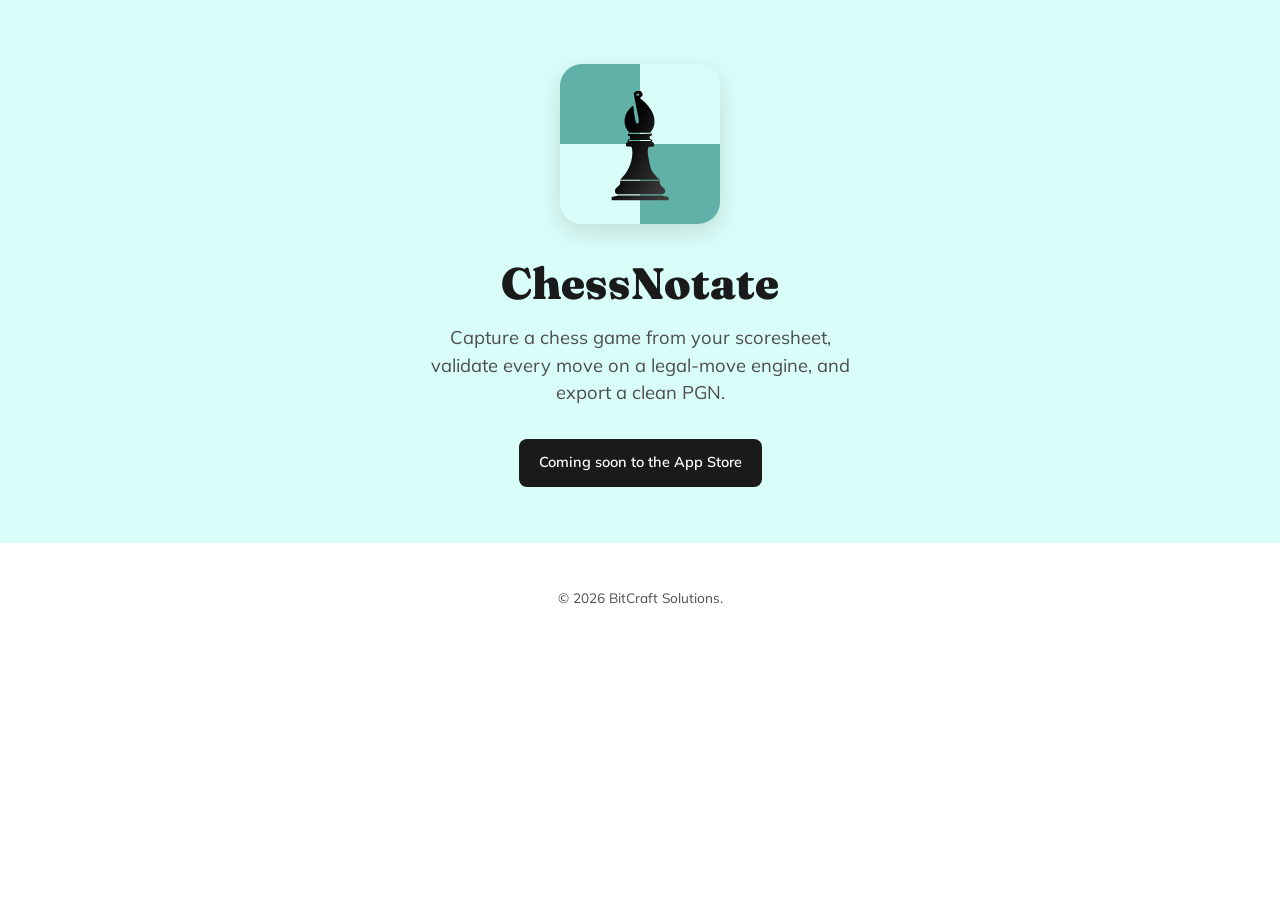
==== index.html @ 9364ccfb "Initial website" ====
<!DOCTYPE html>
<html lang="en">
<head>
  <meta charset="UTF-8">
  <meta name="viewport" content="width=device-width, initial-scale=1.0">
  <title>ChessNotate — capture your scoresheet as a PGN</title>
  <meta name="description" content="ChessNotate turns your handwritten chess scoresheet into a valid, exportable PGN — built around legal-move validation and an interactive board for review.">
  <link rel="icon" type="image/svg+xml" href="img/logo.svg">
  <link rel="icon" type="image/png" sizes="32x32" href="img/logo.png">
  <link rel="apple-touch-icon" href="img/logo.png">
  <link rel="preconnect" href="https://fonts.googleapis.com">
  <link rel="preconnect" href="https://fonts.gstatic.com" crossorigin>
  <link href="https://fonts.googleapis.com/css2?family=Mulish:wght@400;600;700&display=swap" rel="stylesheet">
  <link rel="stylesheet" href="style.css">
</head>
<body>

  <section class="hero">
    <div class="wrap">
      <img class="logo" src="img/logo.svg" alt="ChessNotate logo">
      <h1 class="wordmark">ChessNotate</h1>
      <p class="tagline">Capture a chess game from your scoresheet, validate every move on a legal-move engine, and export a clean PGN.</p>
      <div class="cta-row">
        <span class="badge badge-soon">Coming soon to the App Store</span>
<!--        <a class="badge" href="#">-->
<!--          <img src="img/appstore.svg" alt="Download on the App Store">-->
<!--        </a>-->
<!--        <a class="badge" href="#">-->
<!--          <img src="img/webapp.svg" alt="Try the free web version">-->
<!--        </a>-->
      </div>
    </div>
  </section>

<!--  <section class="screenshots">-->
<!--    <div class="wrap">-->
<!--      <h2>See it in action</h2>-->
<!--      <div class="screenshot-grid">-->
<!--        <img src="img/screenshot-1.png" alt="ChessNotate move entry screen">-->
<!--        <img src="img/screenshot-2.png" alt="ChessNotate interactive board review">-->
<!--        <img src="img/screenshot-3.png" alt="ChessNotate PGN export screen">-->
<!--      </div>-->
<!--    </div>-->
<!--  </section>-->

  <footer>
    <p>&copy; 2026 BitCraft Solutions.</p>
  </footer>

</body>
</html>
---- style.css ----
:root {
  --mint: #d9fdf8;
  --teal: #62b1a8;
  --ink: #1a1a1a;
  --ink-soft: #4d4d4d;
  --max-width: 960px;
}

@font-face {
  font-family: 'Fraunces';
  src: url('fonts/Fraunces.ttf') format('truetype');
  font-weight: 100 900;
  font-display: swap;
}

* {
  box-sizing: border-box;
}

body {
  margin: 0;
  color: var(--ink);
  background: #fff;
  font-family: 'Avenir Next', 'Mulish', -apple-system, BlinkMacSystemFont, 'Segoe UI', Roboto, sans-serif;
  line-height: 1.5;
}

.wrap {
  max-width: var(--max-width);
  margin: 0 auto;
  padding: 0 24px;
}

/* Hero */
.hero {
  background: var(--mint);
  text-align: center;
  padding: 64px 24px 56px;
}

.hero img.logo {
  width: 160px;
  height: 160px;
  border-radius: 22px;
  box-shadow: 0 8px 24px rgba(0, 0, 0, 0.12);
}

.wordmark {
  font-family: 'Fraunces', serif;
  font-weight: 900;
  font-size: 2.75rem;
  margin: 20px 0 8px;
}

.tagline {
  color: var(--ink-soft);
  font-size: 1.15rem;
  max-width: 40ch;
  margin: 0 auto 32px;
}

.cta-row {
  display: flex;
  flex-direction: column;
  gap: 12px;
  align-items: center;
}

.badge img {
  height: 48px;
  display: block;
}

.badge-soon {
  display: inline-flex;
  align-items: center;
  justify-content: center;
  height: 48px;
  padding: 0 20px;
  background: var(--ink);
  color: #fff;
  border-radius: 8px;
  font-size: 0.9rem;
  font-weight: 600;
}

/* Screenshots */
.screenshots {
  padding: 64px 24px;
}

.screenshots h2 {
  text-align: center;
  margin-bottom: 32px;
}

.screenshot-grid {
  display: grid;
  grid-template-columns: repeat(3, 1fr);
  gap: 24px;
}

.screenshot-grid img {
  width: 100%;
  border-radius: 16px;
  box-shadow: 0 8px 24px rgba(0, 0, 0, 0.1);
  display: block;
}

@media (max-width: 640px) {
  .screenshot-grid {
    grid-template-columns: 1fr;
  }

  .wordmark {
    font-size: 2.1rem;
  }
}

/* Footer */
footer {
  text-align: center;
  padding: 32px 24px 48px;
  color: var(--ink-soft);
  font-size: 0.85rem;
}

footer a {
  color: var(--ink-soft);
}
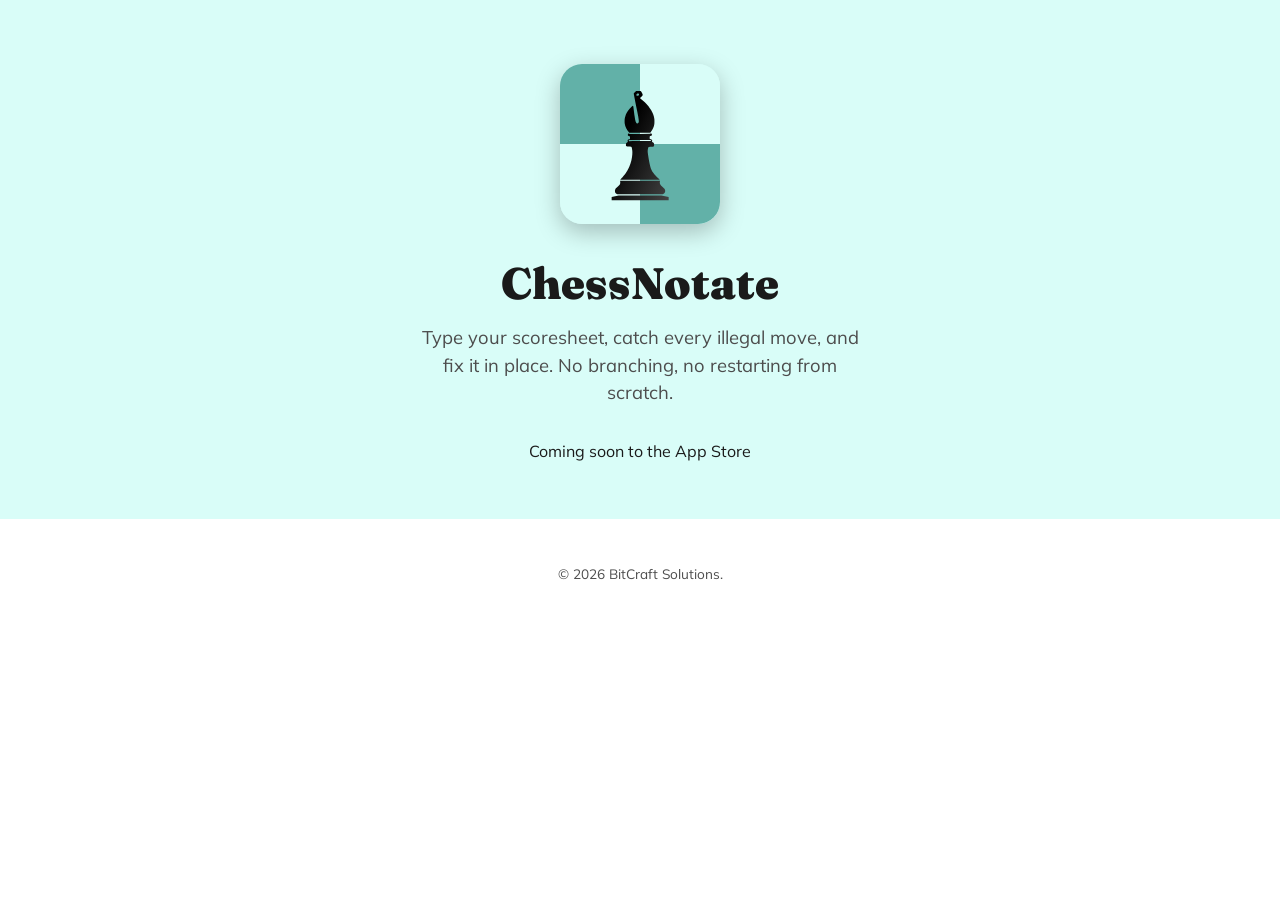
==== commit 588bead2: "Updated description and added favicon" ====
--- a/index.html
+++ b/index.html
@@ -3,8 +3,9 @@
 <head>
   <meta charset="UTF-8">
   <meta name="viewport" content="width=device-width, initial-scale=1.0">
-  <title>ChessNotate — capture your scoresheet as a PGN</title>
-  <meta name="description" content="ChessNotate turns your handwritten chess scoresheet into a valid, exportable PGN — built around legal-move validation and an interactive board for review.">
+  <title>ChessNotate • Fix your scoresheet, don't just validate it.</title>
+  <meta name="description" content="ChessNotate turns a handwritten chess scoresheet into a clean PGN. It catches every illegal move and lets you fix it in place, not branch into a new variation.">
+  <link rel="icon" href="/favicon.ico" sizes="any">
   <link rel="icon" type="image/svg+xml" href="img/logo.svg">
   <link rel="icon" type="image/png" sizes="32x32" href="img/logo.png">
   <link rel="apple-touch-icon" href="img/logo.png">
@@ -19,7 +20,7 @@
     <div class="wrap">
       <img class="logo" src="img/logo.svg" alt="ChessNotate logo">
       <h1 class="wordmark">ChessNotate</h1>
-      <p class="tagline">Capture a chess game from your scoresheet, validate every move on a legal-move engine, and export a clean PGN.</p>
+      <p class="tagline">Type your scoresheet, catch every illegal move, and fix it in place. No branching, no restarting from scratch.</p>
       <div class="cta-row">
         <span class="badge badge-soon">Coming soon to the App Store</span>
 <!--        <a class="badge" href="#">-->
--- a/style.css
+++ b/style.css
@@ -42,7 +42,7 @@
   width: 160px;
   height: 160px;
   border-radius: 22px;
-  box-shadow: 0 8px 24px rgba(0, 0, 0, 0.12);
+  box-shadow: 0 8px 24px rgba(0, 0, 0, 0.25);
 }
 
 .wordmark {
@@ -69,19 +69,6 @@
 .badge img {
   height: 48px;
   display: block;
-}
-
-.badge-soon {
-  display: inline-flex;
-  align-items: center;
-  justify-content: center;
-  height: 48px;
-  padding: 0 20px;
-  background: var(--ink);
-  color: #fff;
-  border-radius: 8px;
-  font-size: 0.9rem;
-  font-weight: 600;
 }
 
 /* Screenshots */
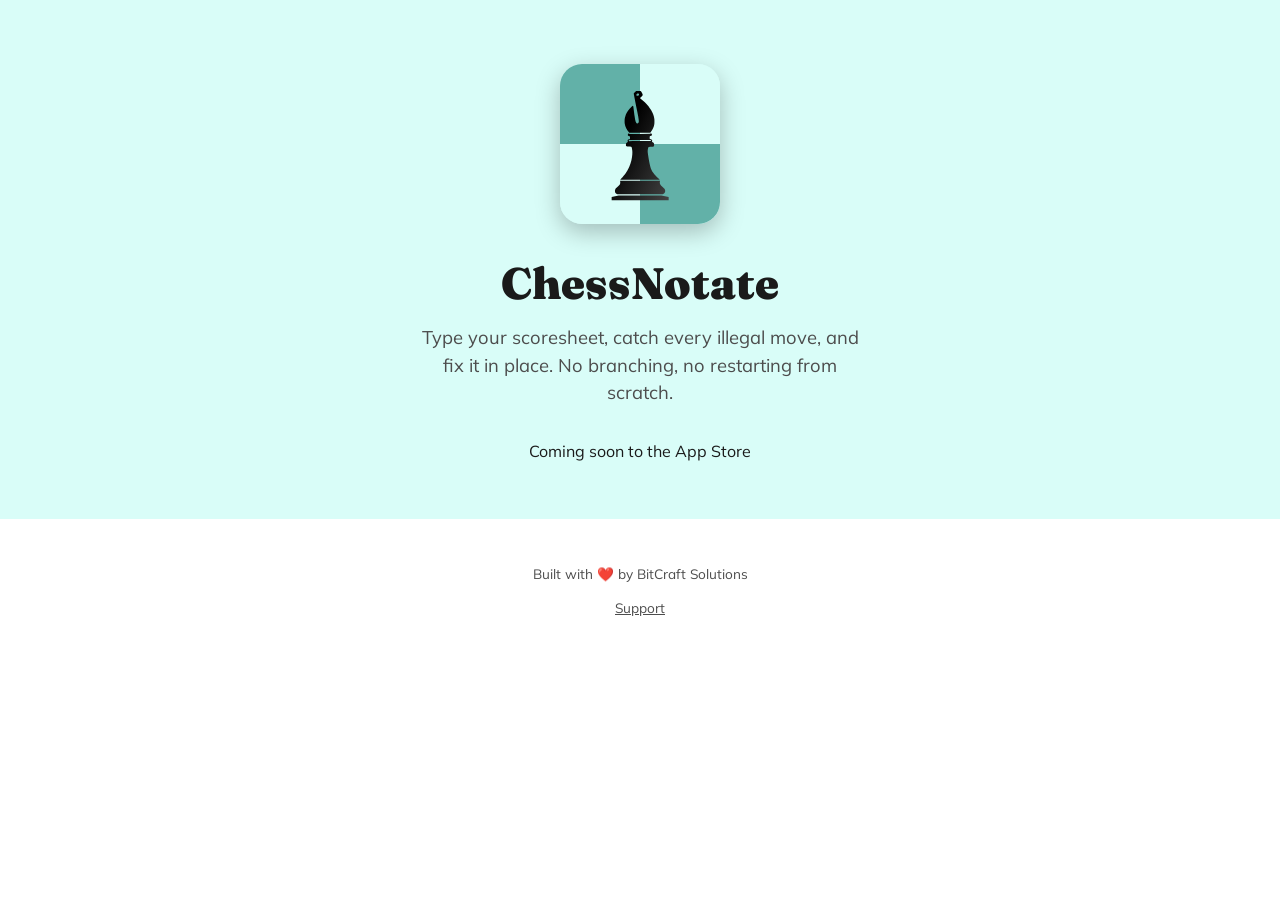
==== commit fa85b02d: "Updated footer" ====
--- a/index.html
+++ b/index.html
@@ -5,6 +5,19 @@
   <meta name="viewport" content="width=device-width, initial-scale=1.0">
   <title>ChessNotate • Fix your scoresheet, don't just validate it.</title>
   <meta name="description" content="ChessNotate turns a handwritten chess scoresheet into a clean PGN. It catches every illegal move and lets you fix it in place, not branch into a new variation.">
+  <link rel="canonical" href="https://chessnotate.app/">
+
+  <meta property="og:type" content="website">
+  <meta property="og:url" content="https://chessnotate.app/">
+  <meta property="og:title" content="ChessNotate • Fix your scoresheet, don't just validate it.">
+  <meta property="og:description" content="ChessNotate turns a handwritten chess scoresheet into a clean PGN. It catches every illegal move and lets you fix it in place, not branch into a new variation.">
+  <meta property="og:image" content="https://chessnotate.app/img/logo.png">
+
+  <meta name="twitter:card" content="summary_large_image">
+  <meta name="twitter:title" content="ChessNotate • Fix your scoresheet, don't just validate it.">
+  <meta name="twitter:description" content="ChessNotate turns a handwritten chess scoresheet into a clean PGN. It catches every illegal move and lets you fix it in place, not branch into a new variation.">
+  <meta name="twitter:image" content="https://chessnotate.app/img/logo.png">
+
   <link rel="icon" href="/favicon.ico" sizes="any">
   <link rel="icon" type="image/svg+xml" href="img/logo.svg">
   <link rel="icon" type="image/png" sizes="32x32" href="img/logo.png">
@@ -45,7 +58,10 @@
 <!--  </section>-->
 
   <footer>
-    <p>&copy; 2026 BitCraft Solutions.</p>
+    <p>Built with ❤️ by BitCraft Solutions</p>
+    <p style="margin-top:10px;">
+      <a href="/support">Support</a>
+    </p>
   </footer>
 
 </body>
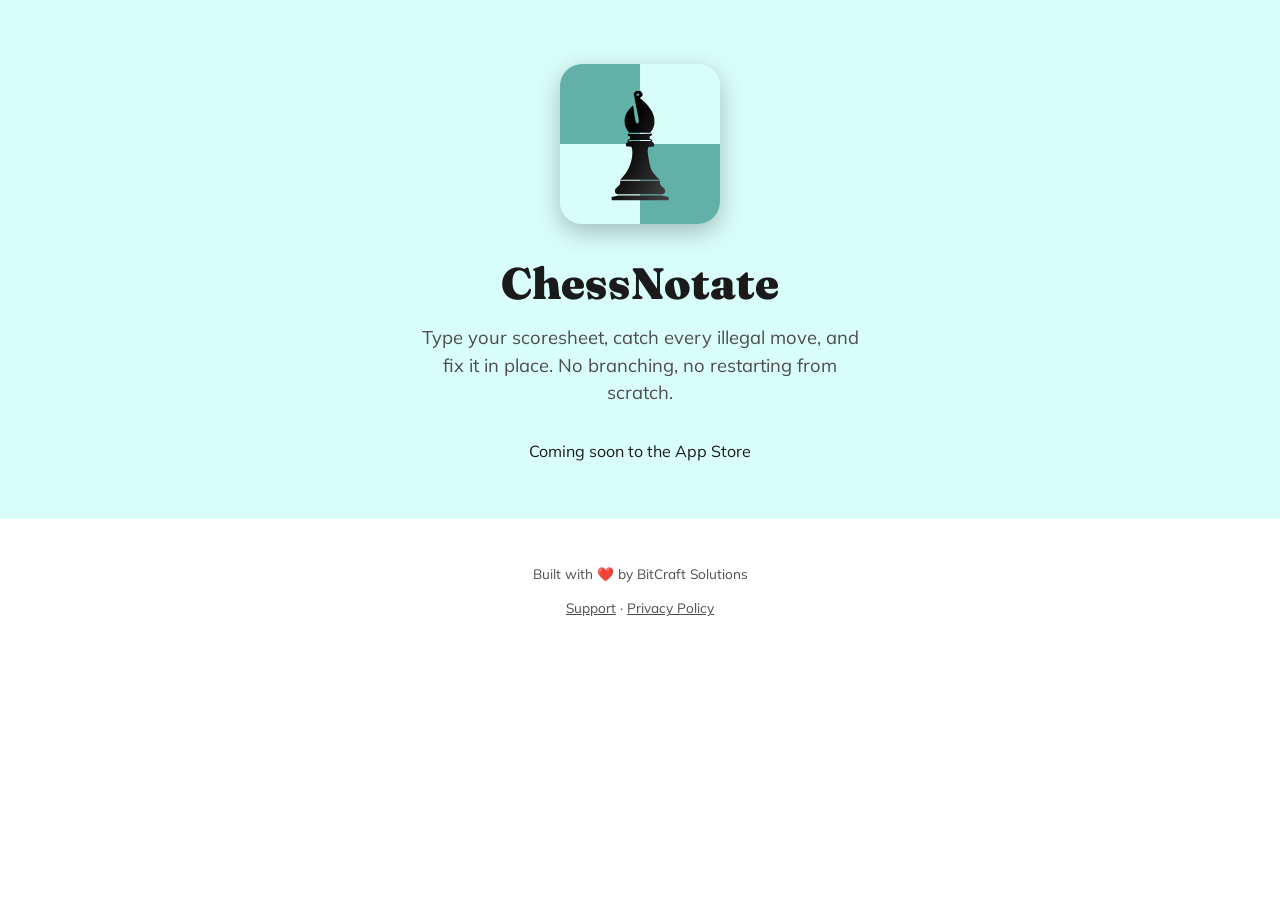
==== commit 2cc22b87: "Updated privacy policy" ====
--- a/index.html
+++ b/index.html
@@ -22,9 +22,6 @@
   <link rel="icon" type="image/svg+xml" href="img/logo.svg">
   <link rel="icon" type="image/png" sizes="32x32" href="img/logo.png">
   <link rel="apple-touch-icon" href="img/logo.png">
-  <link rel="preconnect" href="https://fonts.googleapis.com">
-  <link rel="preconnect" href="https://fonts.gstatic.com" crossorigin>
-  <link href="https://fonts.googleapis.com/css2?family=Mulish:wght@400;600;700&display=swap" rel="stylesheet">
   <link rel="stylesheet" href="style.css">
 </head>
 <body>
@@ -60,7 +57,7 @@
   <footer>
     <p>Built with ❤️ by BitCraft Solutions</p>
     <p style="margin-top:10px;">
-      <a href="/support">Support</a>
+      <a href="/support">Support</a> · <a href="/privacy-policy">Privacy Policy</a>
     </p>
   </footer>
 
--- a/style.css
+++ b/style.css
@@ -10,6 +10,27 @@
   font-family: 'Fraunces';
   src: url('fonts/Fraunces.ttf') format('truetype');
   font-weight: 100 900;
+  font-display: swap;
+}
+
+@font-face {
+  font-family: 'Mulish';
+  src: url('fonts/Mulish-400.woff2') format('woff2');
+  font-weight: 400;
+  font-display: swap;
+}
+
+@font-face {
+  font-family: 'Mulish';
+  src: url('fonts/Mulish-600.woff2') format('woff2');
+  font-weight: 600;
+  font-display: swap;
+}
+
+@font-face {
+  font-family: 'Mulish';
+  src: url('fonts/Mulish-700.woff2') format('woff2');
+  font-weight: 700;
   font-display: swap;
 }
 
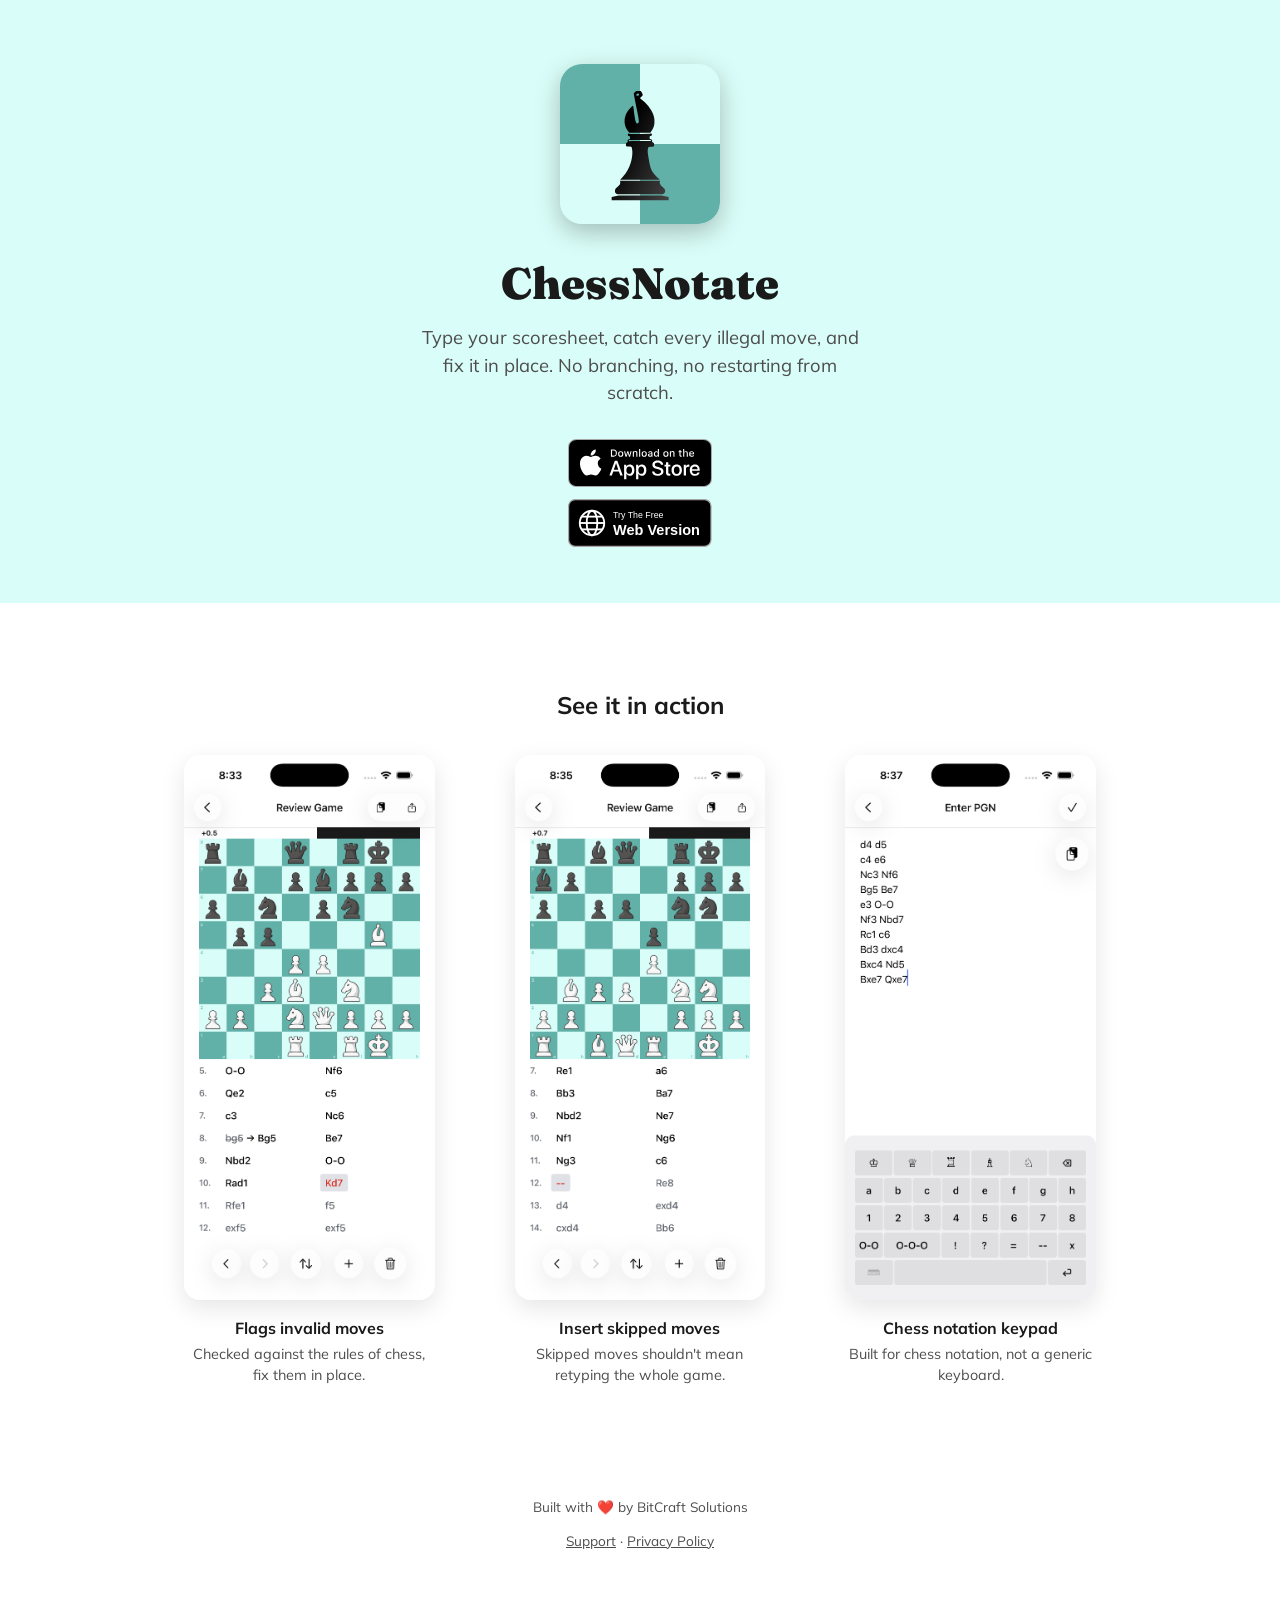
==== commit 9c9d7604: "Updated website with app store link and webapp version" ====
--- a/index.html
+++ b/index.html
@@ -32,27 +32,44 @@
       <h1 class="wordmark">ChessNotate</h1>
       <p class="tagline">Type your scoresheet, catch every illegal move, and fix it in place. No branching, no restarting from scratch.</p>
       <div class="cta-row">
-        <span class="badge badge-soon">Coming soon to the App Store</span>
-<!--        <a class="badge" href="#">-->
-<!--          <img src="img/appstore.svg" alt="Download on the App Store">-->
-<!--        </a>-->
-<!--        <a class="badge" href="#">-->
-<!--          <img src="img/webapp.svg" alt="Try the free web version">-->
-<!--        </a>-->
+        <a class="badge" href="https://apps.apple.com/us/app/chessnotate/id6807725737" target="_blank" rel="noopener">
+          <img src="img/appstore.svg" alt="Download on the App Store">
+        </a>
+        <a class="badge" href="web/">
+          <img src="img/webapp.svg" alt="Try the free web version">
+        </a>
       </div>
     </div>
   </section>
 
-<!--  <section class="screenshots">-->
-<!--    <div class="wrap">-->
-<!--      <h2>See it in action</h2>-->
-<!--      <div class="screenshot-grid">-->
-<!--        <img src="img/screenshot-1.png" alt="ChessNotate move entry screen">-->
-<!--        <img src="img/screenshot-2.png" alt="ChessNotate interactive board review">-->
-<!--        <img src="img/screenshot-3.png" alt="ChessNotate PGN export screen">-->
-<!--      </div>-->
-<!--    </div>-->
-<!--  </section>-->
+  <section class="screenshots">
+    <div class="wrap">
+      <h2>See it in action</h2>
+      <div class="screenshot-grid">
+        <figure>
+          <img src="img/screen-invalid-move.png" alt="Flags invalid moves">
+          <figcaption>
+            <p class="caption-title">Flags invalid moves</p>
+            <p class="caption-sub">Checked against the rules of chess, fix them in place.</p>
+          </figcaption>
+        </figure>
+        <figure>
+          <img src="img/screen-insert-move.png" alt="Insert skipped moves">
+          <figcaption>
+            <p class="caption-title">Insert skipped moves</p>
+            <p class="caption-sub">Skipped moves shouldn't mean retyping the whole game.</p>
+          </figcaption>
+        </figure>
+        <figure>
+          <img src="img/screen-pgn-entry.png" alt="Chess notation keypad">
+          <figcaption>
+            <p class="caption-title">Chess notation keypad</p>
+            <p class="caption-sub">Built for chess notation, not a generic keyboard.</p>
+          </figcaption>
+        </figure>
+      </div>
+    </div>
+  </section>
 
   <footer>
     <p>Built with ❤️ by BitCraft Solutions</p>
--- a/style.css
+++ b/style.css
@@ -105,7 +105,12 @@
 .screenshot-grid {
   display: grid;
   grid-template-columns: repeat(3, 1fr);
-  gap: 24px;
+  gap: 80px;
+  text-align: center;
+}
+
+.screenshot-grid figure {
+  margin: 0;
 }
 
 .screenshot-grid img {
@@ -113,6 +118,25 @@
   border-radius: 16px;
   box-shadow: 0 8px 24px rgba(0, 0, 0, 0.1);
   display: block;
+}
+
+.screenshot-grid figcaption {
+  margin-top: 16px;
+}
+
+.screenshot-grid figcaption p {
+  margin: 0;
+}
+
+.screenshot-grid .caption-title {
+  font-weight: 700 !important; 
+  color: var(--ink);
+}
+
+.screenshot-grid .caption-sub {
+  margin-top: 4px;
+  font-size: 0.9rem;
+  color: var(--ink-soft);
 }
 
 @media (max-width: 640px) {
